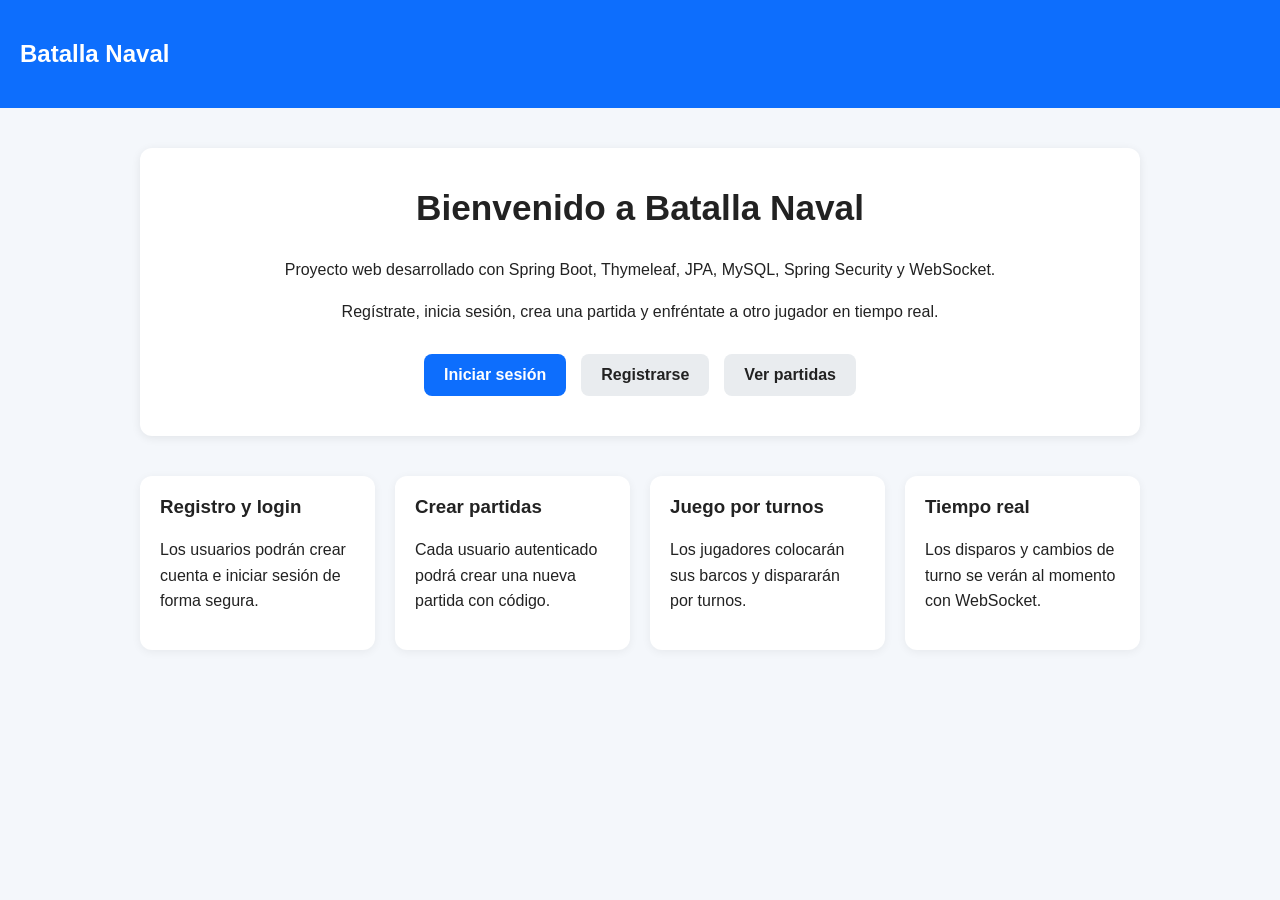
==== src/main/resources/templates/home/index.html @ 7a9dc4c8 "Home y homecontroller" ====
<!DOCTYPE html>
<html lang="es" xmlns:th="http://www.thymeleaf.org">
<head>
  <meta charset="UTF-8">
  <meta name="viewport" content="width=device-width, initial-scale=1.0">
  <title>Batalla Naval</title>
  <style>
    body {
      font-family: Arial, sans-serif;
      margin: 0;
      padding: 0;
      background: #f4f7fb;
      color: #222;
    }

    header {
      background: #0d6efd;
      color: white;
      padding: 20px;
    }

    .container {
      max-width: 1000px;
      margin: 40px auto;
      padding: 0 20px;
    }

    .hero {
      background: white;
      border-radius: 12px;
      padding: 40px;
      box-shadow: 0 2px 10px rgba(0,0,0,0.08);
      text-align: center;
    }

    h1 {
      margin-top: 0;
      font-size: 2.2rem;
    }

    p {
      line-height: 1.6;
    }

    .actions {
      margin-top: 30px;
      display: flex;
      justify-content: center;
      gap: 15px;
      flex-wrap: wrap;
    }

    .btn {
      display: inline-block;
      padding: 12px 20px;
      border-radius: 8px;
      text-decoration: none;
      font-weight: bold;
      transition: 0.2s;
    }

    .btn-primary {
      background: #0d6efd;
      color: white;
    }

    .btn-primary:hover {
      background: #0b5ed7;
    }

    .btn-secondary {
      background: #e9ecef;
      color: #222;
    }

    .btn-secondary:hover {
      background: #dfe3e6;
    }

    .features {
      margin-top: 40px;
      display: grid;
      grid-template-columns: repeat(auto-fit, minmax(220px, 1fr));
      gap: 20px;
    }

    .card {
      background: white;
      border-radius: 12px;
      padding: 20px;
      box-shadow: 0 2px 10px rgba(0,0,0,0.06);
    }

    .card h3 {
      margin-top: 0;
    }
  </style>
</head>
<body>

<header>
  <h2>Batalla Naval</h2>
</header>

<main class="container">
  <section class="hero">
    <h1>Bienvenido a Batalla Naval</h1>
    <p>
      Proyecto web desarrollado con Spring Boot, Thymeleaf, JPA, MySQL,
      Spring Security y WebSocket.
    </p>
    <p>
      Regístrate, inicia sesión, crea una partida y enfréntate a otro jugador
      en tiempo real.
    </p>

    <div class="actions">
      <a th:href="@{/login}" class="btn btn-primary">Iniciar sesión</a>
      <a th:href="@{/register}" class="btn btn-secondary">Registrarse</a>
      <a th:href="@{/games}" class="btn btn-secondary">Ver partidas</a>
    </div>
  </section>

  <section class="features">
    <div class="card">
      <h3>Registro y login</h3>
      <p>Los usuarios podrán crear cuenta e iniciar sesión de forma segura.</p>
    </div>

    <div class="card">
      <h3>Crear partidas</h3>
      <p>Cada usuario autenticado podrá crear una nueva partida con código.</p>
    </div>

    <div class="card">
      <h3>Juego por turnos</h3>
      <p>Los jugadores colocarán sus barcos y dispararán por turnos.</p>
    </div>

    <div class="card">
      <h3>Tiempo real</h3>
      <p>Los disparos y cambios de turno se verán al momento con WebSocket.</p>
    </div>
  </section>
</main>

</body>
</html>
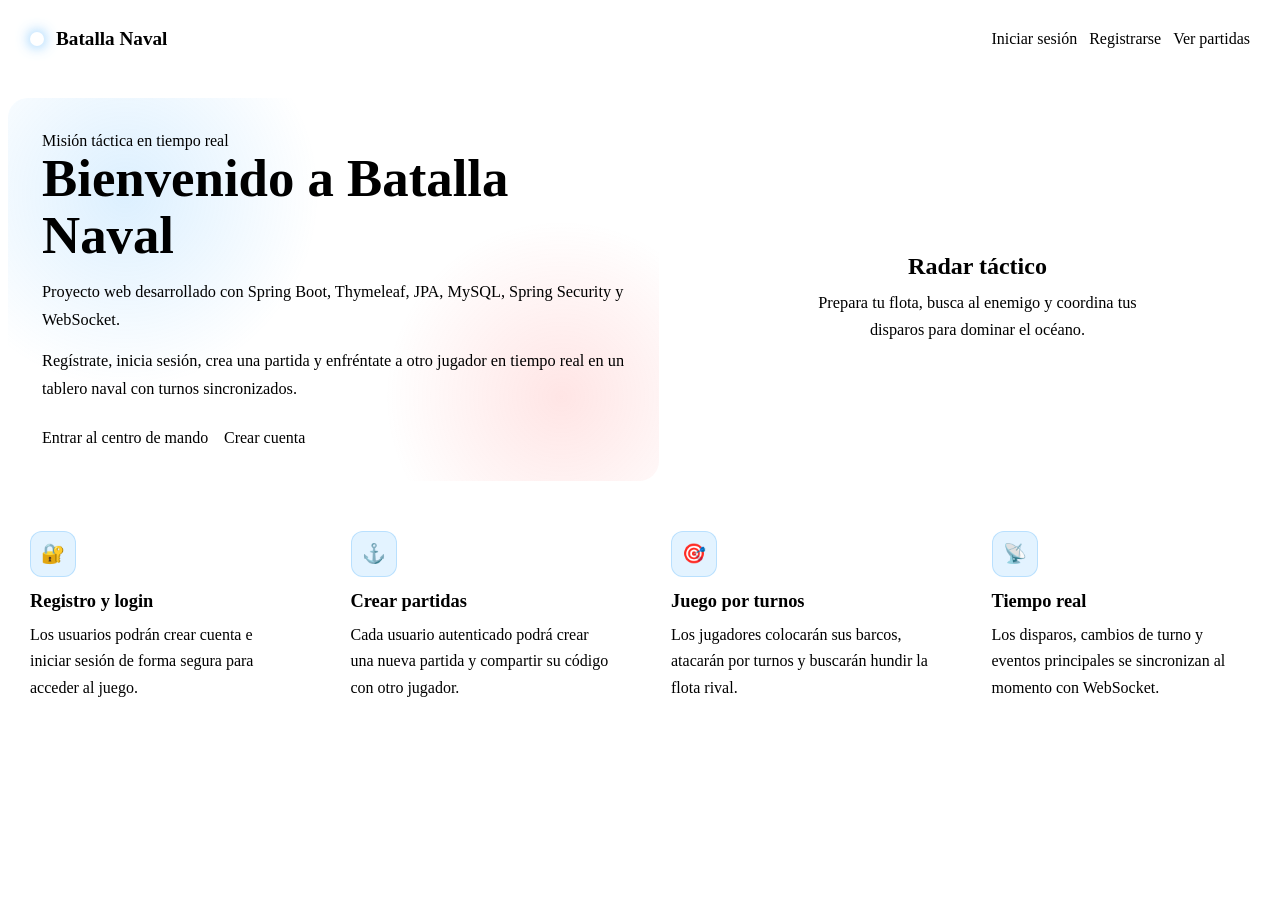
==== commit 5a38e80b: "mejorando estilos battleship" ====
--- a/src/main/resources/templates/home/index.html
+++ b/src/main/resources/templates/home/index.html
@@ -4,145 +4,307 @@
   <meta charset="UTF-8">
   <meta name="viewport" content="width=device-width, initial-scale=1.0">
   <title>Batalla Naval</title>
+  <link rel="stylesheet" th:href="@{/css/game-battleship.css}">
   <style>
-    body {
-      font-family: Arial, sans-serif;
+    .home-topbar {
+      display: flex;
+      justify-content: space-between;
+      align-items: center;
+      gap: 20px;
+      margin-bottom: 28px;
+      padding: 20px 22px;
+      border: 1px solid var(--panel-border);
+      border-radius: 20px;
+      background: var(--panel);
+      box-shadow: var(--shadow);
+      backdrop-filter: blur(6px);
+    }
+
+    .brand-mark {
+      display: flex;
+      align-items: center;
+      gap: 12px;
+      font-weight: 700;
+      font-size: 1.2rem;
+    }
+
+    .brand-mark .dot {
+      width: 14px;
+      height: 14px;
+      border-radius: 50%;
+      background: var(--primary);
+      box-shadow: 0 0 14px rgba(61, 169, 252, 0.8);
+    }
+
+    .home-actions {
+      display: flex;
+      gap: 12px;
+      flex-wrap: wrap;
+    }
+
+    .hero-home {
+      display: grid;
+      grid-template-columns: minmax(320px, 1.05fr) minmax(280px, 0.95fr);
+      gap: 24px;
+      margin-bottom: 28px;
+    }
+
+    .hero-card,
+    .feature-card {
+      background: var(--panel);
+      border: 1px solid var(--panel-border);
+      border-radius: 20px;
+      box-shadow: var(--shadow);
+      backdrop-filter: blur(6px);
+    }
+
+    .hero-card {
+      padding: 34px;
+      position: relative;
+      overflow: hidden;
+    }
+
+    .hero-card::before {
+      content: "";
+      position: absolute;
+      inset: 0;
+      background:
+              radial-gradient(circle at 18% 25%, rgba(61, 169, 252, 0.18), transparent 32%),
+              radial-gradient(circle at 85% 78%, rgba(255, 92, 92, 0.16), transparent 28%);
+      pointer-events: none;
+    }
+
+    .hero-inner {
+      position: relative;
+      z-index: 1;
+    }
+
+    .hero-home h1 {
+      margin: 0 0 14px;
+      font-size: clamp(2.1rem, 4.5vw, 3.3rem);
+      line-height: 1.08;
+    }
+
+    .hero-home p {
+      margin: 0 0 14px;
+      color: var(--muted);
+      line-height: 1.7;
+      font-size: 1.02rem;
+      max-width: 650px;
+    }
+
+    .hero-buttons {
+      display: flex;
+      gap: 12px;
+      flex-wrap: wrap;
+      margin-top: 26px;
+    }
+
+    .hero-buttons .btn {
+      width: auto;
+      min-width: 170px;
+    }
+
+    .hero-side {
+      padding: 28px 24px;
+      display: flex;
+      flex-direction: column;
+      justify-content: center;
+      align-items: center;
+      text-align: center;
+    }
+
+    .hero-side h2 {
+      margin: 18px 0 10px;
+      font-size: 1.5rem;
+    }
+
+    .hero-side p {
       margin: 0;
-      padding: 0;
-      background: #f4f7fb;
-      color: #222;
-    }
-
-    header {
-      background: #0d6efd;
-      color: white;
-      padding: 20px;
-    }
-
-    .container {
-      max-width: 1000px;
-      margin: 40px auto;
-      padding: 0 20px;
-    }
-
-    .hero {
-      background: white;
+      color: var(--muted);
+      line-height: 1.6;
+      max-width: 320px;
+    }
+
+    .features-grid {
+      display: grid;
+      grid-template-columns: repeat(auto-fit, minmax(240px, 1fr));
+      gap: 18px;
+    }
+
+    .feature-card {
+      padding: 22px;
+      transition: transform .15s ease, border-color .2s ease, box-shadow .2s ease;
+    }
+
+    .feature-card:hover {
+      transform: translateY(-2px);
+      border-color: rgba(103, 187, 255, 0.45);
+      box-shadow: 0 14px 30px rgba(0, 0, 0, .28);
+    }
+
+    .feature-card h3 {
+      margin: 0 0 10px;
+      font-size: 1.15rem;
+    }
+
+    .feature-card p {
+      margin: 0;
+      color: var(--muted);
+      line-height: 1.65;
+    }
+
+    .feature-icon {
+      display: inline-flex;
+      align-items: center;
+      justify-content: center;
+      width: 44px;
+      height: 44px;
       border-radius: 12px;
-      padding: 40px;
-      box-shadow: 0 2px 10px rgba(0,0,0,0.08);
-      text-align: center;
-    }
-
-    h1 {
-      margin-top: 0;
-      font-size: 2.2rem;
-    }
-
-    p {
-      line-height: 1.6;
-    }
-
-    .actions {
-      margin-top: 30px;
-      display: flex;
-      justify-content: center;
-      gap: 15px;
-      flex-wrap: wrap;
-    }
-
-    .btn {
-      display: inline-block;
-      padding: 12px 20px;
-      border-radius: 8px;
-      text-decoration: none;
-      font-weight: bold;
-      transition: 0.2s;
-    }
-
-    .btn-primary {
-      background: #0d6efd;
-      color: white;
-    }
-
-    .btn-primary:hover {
-      background: #0b5ed7;
-    }
-
-    .btn-secondary {
-      background: #e9ecef;
-      color: #222;
-    }
-
-    .btn-secondary:hover {
-      background: #dfe3e6;
-    }
-
-    .features {
-      margin-top: 40px;
-      display: grid;
-      grid-template-columns: repeat(auto-fit, minmax(220px, 1fr));
-      gap: 20px;
-    }
-
-    .card {
-      background: white;
-      border-radius: 12px;
-      padding: 20px;
-      box-shadow: 0 2px 10px rgba(0,0,0,0.06);
-    }
-
-    .card h3 {
-      margin-top: 0;
+      margin-bottom: 14px;
+      background: rgba(61, 169, 252, 0.14);
+      border: 1px solid rgba(61, 169, 252, 0.25);
+      font-size: 1.2rem;
+    }
+
+    @media (max-width: 900px) {
+      .home-topbar {
+        flex-direction: column;
+        align-items: stretch;
+      }
+
+      .home-actions {
+        justify-content: flex-start;
+      }
+
+      .hero-home {
+        grid-template-columns: 1fr;
+      }
+
+      .hero-card,
+      .hero-side {
+        padding: 26px 22px;
+      }
+
+      .hero-side {
+        text-align: center;
+      }
+    }
+
+    @media (max-width: 576px) {
+      .home-topbar,
+      .hero-card,
+      .hero-side,
+      .feature-card {
+        border-radius: 16px;
+      }
+
+      .home-topbar {
+        padding: 18px;
+      }
+
+      .home-actions {
+        flex-direction: column;
+      }
+
+      .home-actions .btn,
+      .hero-buttons .btn {
+        width: 100%;
+        min-width: 0;
+      }
+
+      .hero-card,
+      .hero-side {
+        padding: 22px 16px;
+      }
+
+      .features-grid {
+        grid-template-columns: 1fr;
+      }
     }
   </style>
 </head>
 <body>
 
-<header>
-  <h2>Batalla Naval</h2>
-</header>
-
-<main class="container">
-  <section class="hero">
-    <h1>Bienvenido a Batalla Naval</h1>
-    <p>
-      Proyecto web desarrollado con Spring Boot, Thymeleaf, JPA, MySQL,
-      Spring Security y WebSocket.
-    </p>
-    <p>
-      Regístrate, inicia sesión, crea una partida y enfréntate a otro jugador
-      en tiempo real.
-    </p>
-
-    <div class="actions">
+<div class="page-shell">
+
+  <div class="home-topbar">
+    <div class="brand-mark">
+      <span class="dot"></span>
+      <span>Batalla Naval</span>
+    </div>
+
+    <div class="home-actions">
       <a th:href="@{/login}" class="btn btn-primary">Iniciar sesión</a>
       <a th:href="@{/register}" class="btn btn-secondary">Registrarse</a>
       <a th:href="@{/games}" class="btn btn-secondary">Ver partidas</a>
     </div>
+  </div>
+
+  <section class="hero-home">
+    <div class="hero-card">
+      <div class="hero-inner">
+        <span class="kicker">Misión táctica en tiempo real</span>
+        <h1>Bienvenido a Batalla Naval</h1>
+        <p>
+          Proyecto web desarrollado con Spring Boot, Thymeleaf, JPA, MySQL,
+          Spring Security y WebSocket.
+        </p>
+        <p>
+          Regístrate, inicia sesión, crea una partida y enfréntate a otro jugador
+          en tiempo real en un tablero naval con turnos sincronizados.
+        </p>
+
+        <div class="hero-buttons">
+          <a th:href="@{/login}" class="btn btn-primary">Entrar al centro de mando</a>
+          <a th:href="@{/register}" class="btn btn-secondary">Crear cuenta</a>
+        </div>
+      </div>
+    </div>
+
+    <aside class="hero-side feature-card">
+      <div class="radar-box">
+        <div class="radar-sweep"></div>
+        <div class="radar-dot dot-1"></div>
+        <div class="radar-dot dot-2"></div>
+        <div class="radar-dot dot-3"></div>
+      </div>
+
+      <h2>Radar táctico</h2>
+      <p>
+        Prepara tu flota, busca al enemigo y coordina tus disparos para dominar
+        el océano.
+      </p>
+    </aside>
   </section>
 
-  <section class="features">
-    <div class="card">
+  <section class="features-grid">
+    <article class="feature-card">
+      <div class="feature-icon">🔐</div>
       <h3>Registro y login</h3>
-      <p>Los usuarios podrán crear cuenta e iniciar sesión de forma segura.</p>
-    </div>
-
-    <div class="card">
+      <p>Los usuarios podrán crear cuenta e iniciar sesión de forma segura para acceder al juego.</p>
+    </article>
+
+    <article class="feature-card">
+      <div class="feature-icon">⚓</div>
       <h3>Crear partidas</h3>
-      <p>Cada usuario autenticado podrá crear una nueva partida con código.</p>
-    </div>
-
-    <div class="card">
+      <p>Cada usuario autenticado podrá crear una nueva partida y compartir su código con otro jugador.</p>
+    </article>
+
+    <article class="feature-card">
+      <div class="feature-icon">🎯</div>
       <h3>Juego por turnos</h3>
-      <p>Los jugadores colocarán sus barcos y dispararán por turnos.</p>
-    </div>
-
-    <div class="card">
+      <p>Los jugadores colocarán sus barcos, atacarán por turnos y buscarán hundir la flota rival.</p>
+    </article>
+
+    <article class="feature-card">
+      <div class="feature-icon">📡</div>
       <h3>Tiempo real</h3>
-      <p>Los disparos y cambios de turno se verán al momento con WebSocket.</p>
-    </div>
+      <p>Los disparos, cambios de turno y eventos principales se sincronizan al momento con WebSocket.</p>
+    </article>
   </section>
-</main>
+
+</div>
 
 </body>
 </html>
